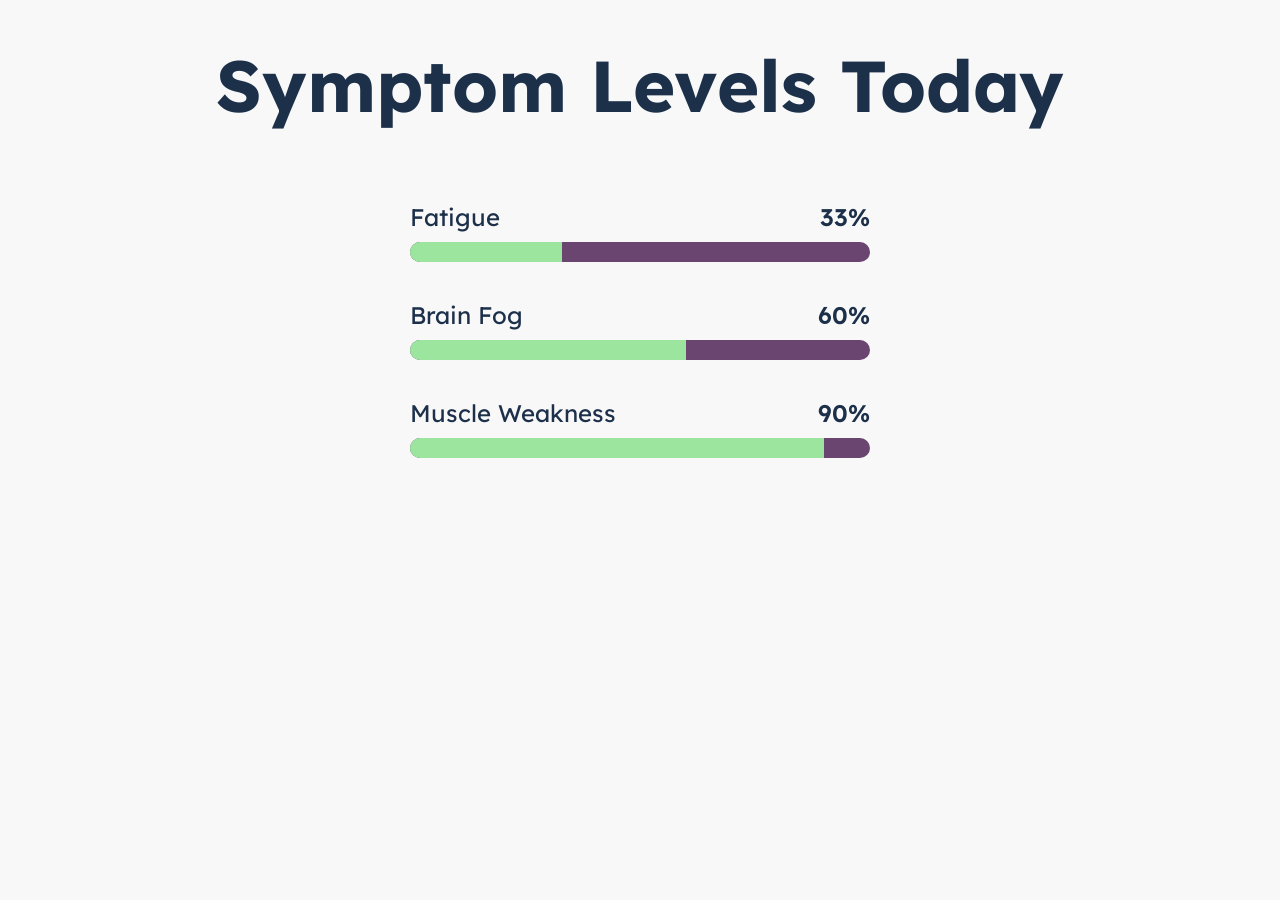
==== index-2.html @ 916eedb7 "Relative units and percentages first pass" ====
<!doctype html>
<html lang="en">
    <head>
        <title>Symptom Tracker</title>
        <link rel="preconnect" href="https://fonts.googleapis.com">
        <link rel="preconnect" href="https://fonts.gstatic.com" crossorigin>
        <link href="https://fonts.googleapis.com/css2?family=Lexend:wght@100..900&display=swap" rel="stylesheet">
        <link rel="stylesheet" href="./src/index-2.css">
    </head>
    <body>
        <main>
            <h1>Symptom Levels Today</h1>

            <!-- Progress container -->
            <div class="prog-container">
                <div class="prog-info">
                    <span>Fatigue</span>
                    <span class="status">33%</span>
                </div>

                <div class="prog-bar">
                    <div class="prog-indicator prog-33"></div>
                </div>
            </div>

            <!-- Progress container -->
            <div class="prog-container">
                <div class="prog-info">
                    <span>Brain Fog</span>
                    <span class="status">60%</span>
                </div>

                <div class="prog-bar">
                    <div class="prog-indicator prog-60"></div>
                </div>
            </div>

            <!-- Progress container -->
            <div class="prog-container">
                <div class="prog-info">
                    <span>Muscle Weakness</span>
                    <span class="status">90%</span>
                </div>

                <div class="prog-bar">
                    <div class="prog-indicator prog-90"></div>
                </div>
            </div>
        </main>
    </body>
</html>
---- src/index-2.css ----
body {
    color: #1C304A;
    text-align: center;
    font-family: 'Lexend', 'Open Sans', sans-serif;
    font-weight: normal;
    background-color: #F8F8F8;
}

.prog-container {
    width: 460px;
    margin: 2.375rem auto; /* 38px */
    font-size: 1.5rem; /* 24px */
}

.prog-bar {
    height: 1.25rem; /* 20 px */
    overflow: hidden;
    border-radius: 0.75rem; /* 12px */
    background-color: #69456F;
}

.prog-indicator {
    height: 100%;
    background-color: #9BE59E;
}

/* ----------------------------------------------------
   Challenge:
   Set the width of each progress bar using a percentage
*/

.prog-33 {
    width: 33%;
}

.prog-60 {
    width: 60%;
}

.prog-90 {
    width: 90%;
}

/* -------------------------------------------------- */

h1 {
    font-size: 4.5rem; /* 72 px */
    margin: 2.5rem 0 4.5rem; /* 40px top, 0 left/right, 56px bottom */
}

.prog-info {
    display: flex;
    margin-bottom: 0.625rem; /* 10px */
}
.status {
    font-weight: 600;
    margin-left: auto;
}
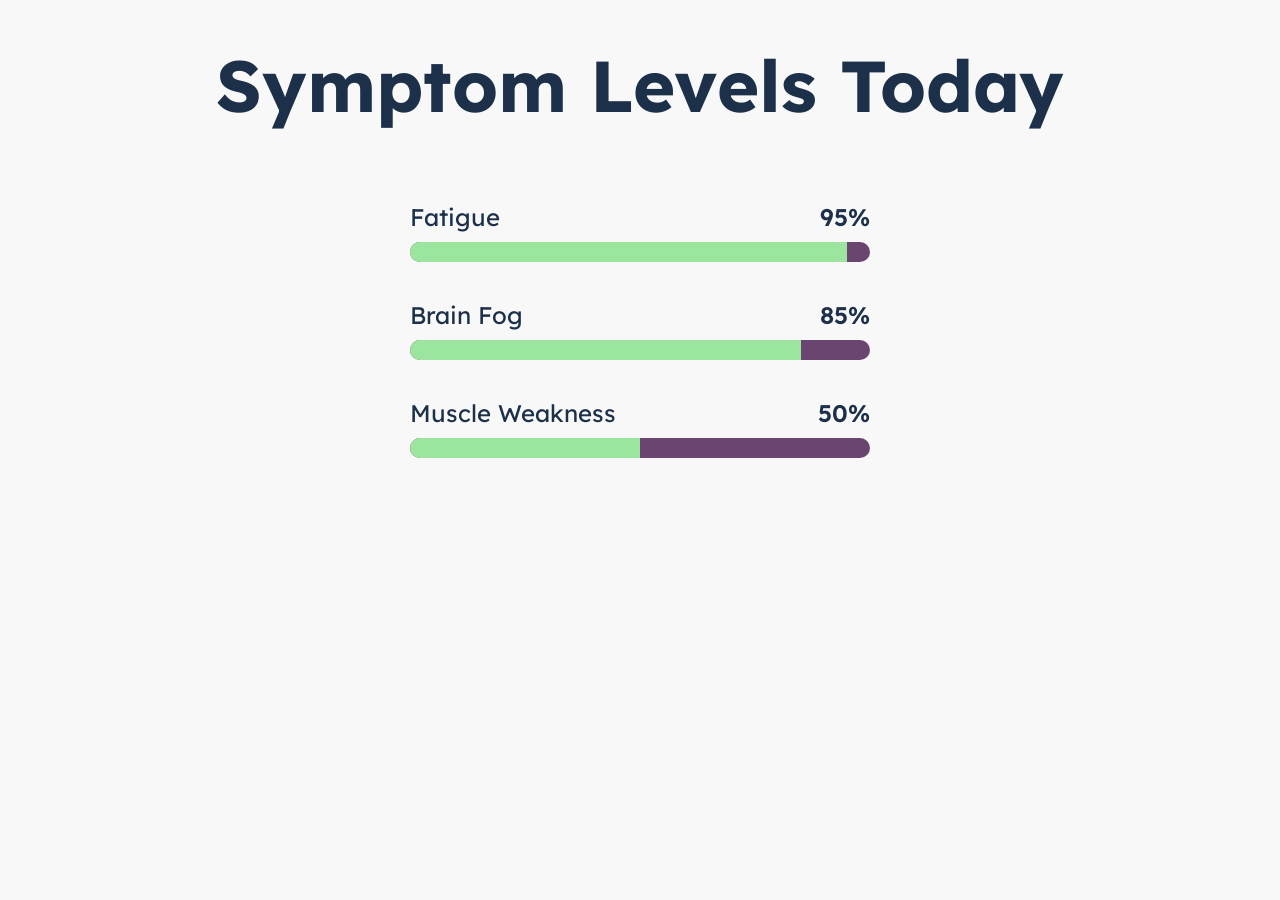
==== commit 9275f9cc: "Updated css to match domain" ====
--- a/index-2.html
+++ b/index-2.html
@@ -11,39 +11,37 @@
         <main>
             <h1>Symptom Levels Today</h1>
 
-            <!-- Progress container -->
-            <div class="prog-container">
-                <div class="prog-info">
+            <div class="symptom-container">
+                <div class="symptom-name-status">
                     <span>Fatigue</span>
-                    <span class="status">33%</span>
+                    <span class="status">95%</span>
                 </div>
 
-                <div class="prog-bar">
-                    <div class="prog-indicator prog-33"></div>
+                <div class="symptom-status-bar">
+                    <div class="status-indicator status-95"></div>
+                </div>
+            </div>
+
+            <div class="symptom-container">
+                <div class="symptom-name-status">
+                    <span>Brain Fog</span>
+                    <span class="status">85%</span>
+                </div>
+
+                <div class="symptom-status-bar">
+                    <div class="status-indicator status-85"></div>
                 </div>
             </div>
 
             <!-- Progress container -->
-            <div class="prog-container">
-                <div class="prog-info">
-                    <span>Brain Fog</span>
-                    <span class="status">60%</span>
+            <div class="symptom-container">
+                <div class="symptom-name-status">
+                    <span>Muscle Weakness</span>
+                    <span class="status">50%</span>
                 </div>
 
-                <div class="prog-bar">
-                    <div class="prog-indicator prog-60"></div>
-                </div>
-            </div>
-
-            <!-- Progress container -->
-            <div class="prog-container">
-                <div class="prog-info">
-                    <span>Muscle Weakness</span>
-                    <span class="status">90%</span>
-                </div>
-
-                <div class="prog-bar">
-                    <div class="prog-indicator prog-90"></div>
+                <div class="symptom-status-bar">
+                    <div class="status-indicator status-50"></div>
                 </div>
             </div>
         </main>
--- a/src/index-2.css
+++ b/src/index-2.css
@@ -6,53 +6,47 @@
     background-color: #F8F8F8;
 }
 
-.prog-container {
+h1 {
+    font-size: 4.5rem; /* 72 px */
+    margin: 2.5rem 0 4.5rem; /* 40px top, 0 left/right, 56px bottom */
+}
+
+.symptom-container {
     width: 460px;
     margin: 2.375rem auto; /* 38px */
     font-size: 1.5rem; /* 24px */
 }
 
-.prog-bar {
+.symptom-status-bar {
     height: 1.25rem; /* 20 px */
     overflow: hidden;
     border-radius: 0.75rem; /* 12px */
     background-color: #69456F;
 }
 
-.prog-indicator {
+.symptom-name-status {
+    display: flex;
+    margin-bottom: 0.625rem; /* 10px */
+}
+
+.status {
+    font-weight: 600;
+    margin-left: auto;
+}
+
+.status-indicator {
     height: 100%;
     background-color: #9BE59E;
 }
 
-/* ----------------------------------------------------
-   Challenge:
-   Set the width of each progress bar using a percentage
-*/
-
-.prog-33 {
-    width: 33%;
+.status-50 {
+    width: 50%;
 }
 
-.prog-60 {
-    width: 60%;
+.status-85 {
+    width: 85%;
 }
 
-.prog-90 {
-    width: 90%;
+.status-95 {
+    width: 95%;
 }
-
-/* -------------------------------------------------- */
-
-h1 {
-    font-size: 4.5rem; /* 72 px */
-    margin: 2.5rem 0 4.5rem; /* 40px top, 0 left/right, 56px bottom */
-}
-
-.prog-info {
-    display: flex;
-    margin-bottom: 0.625rem; /* 10px */
-}
-.status {
-    font-weight: 600;
-    margin-left: auto;
-}
